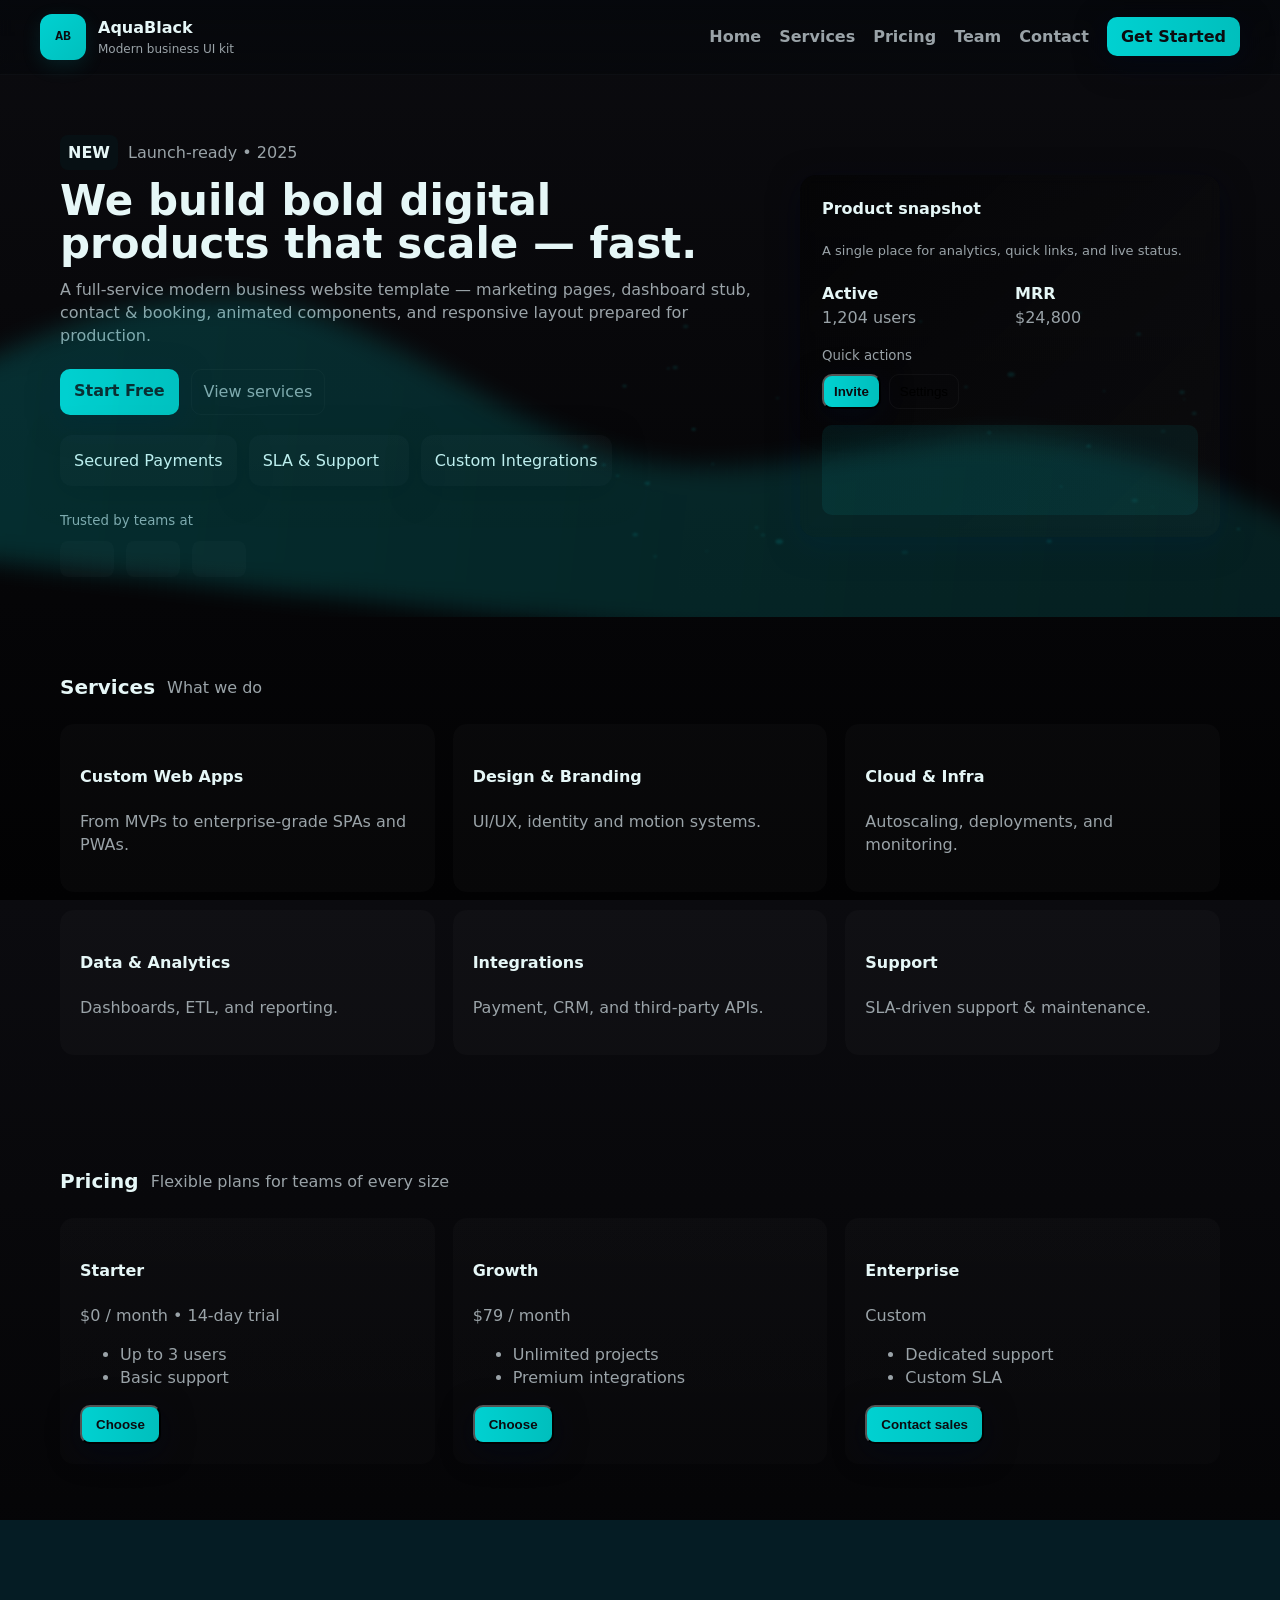
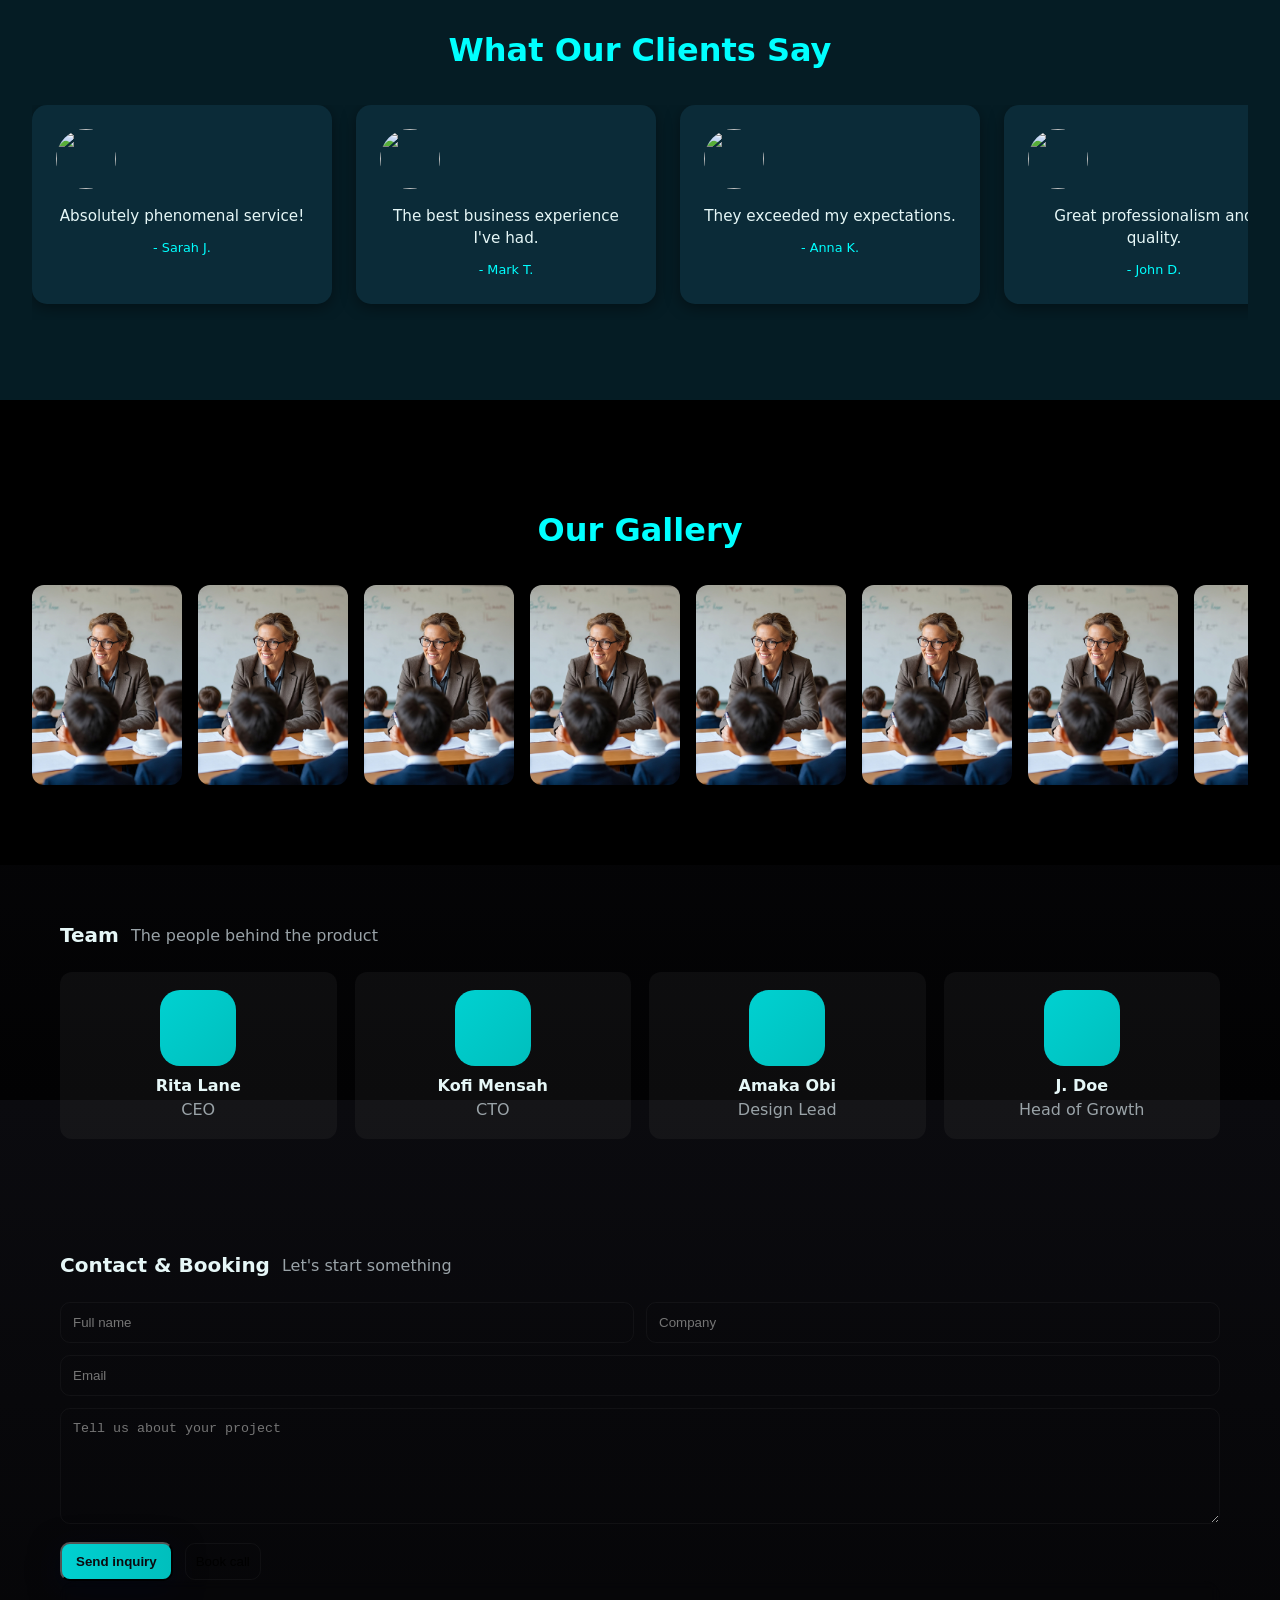
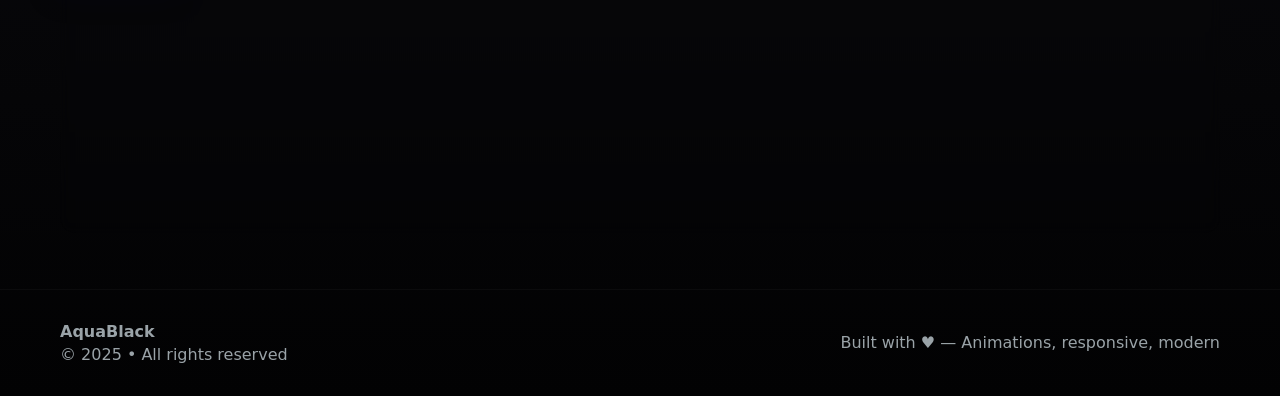
==== aqua_greenbii.html @ db2ff8c7 "..." ====
<!doctype html>

<html lang="en">
<head>
  <meta charset="utf-8" />
  <meta name="viewport" content="width=device-width,initial-scale=1" />
  <title>AquaBlack • Modern Business</title>
  <meta name="description" content="A modern, responsive business website template with aqua + black theme — animations, waves, particles, components, and responsiveness." />
  <style>
    /* --------------------
       Theme variables
       -------------------- */
    :root{
      --aqua:#00d1d1;
      --aqua-2:#00bfbd;
      --black:#0b0b0f;
      --muted:#9aa3a8;
      --glass: rgba(255,255,255,0.04);
      --card: rgba(255,255,255,0.02);
      --glass-2: rgba(0,0,0,0.35);
      --radius:14px;
      --shadow: 0 8px 30px rgba(2,6,23,0.6);
      --max-width:1200px;
      font-family: Inter, ui-sans-serif, system-ui, -apple-system, 'Segoe UI', Roboto, 'Helvetica Neue', Arial;
    }/* --------------------
   Reset + base
   -------------------- */
*{box-sizing:border-box}
html,body{height:100%}
body{
  margin:0;
  background:linear-gradient(180deg,var(--black) 0%, #020203 100%);
  color: #e6f7f7;
  -webkit-font-smoothing:antialiased;
  -moz-osx-font-smoothing:grayscale;
  line-height:1.45;
  padding-bottom:60px;
}

a{color:inherit;text-decoration:none}
img{max-width:100%;display:block}

.container{max-width:var(--max-width);margin:0 auto;padding:0 20px}

/* --------------------
   NAV
   -------------------- */
header{position:sticky;top:0;z-index:60;backdrop-filter: blur(6px);background:linear-gradient(180deg, rgba(3,6,10,0.6), rgba(3,6,10,0.4));border-bottom:1px solid rgba(255,255,255,0.03)}
.nav{display:flex;align-items:center;justify-content:space-between;padding:14px 0}
.brand{display:flex;gap:12px;align-items:center}
.logo{width:46px;height:46px;border-radius:12px;background:linear-gradient(135deg,var(--aqua),var(--aqua-2));display:flex;align-items:center;justify-content:center;color:var(--black);font-weight:800;box-shadow:0 6px 20px rgba(0,209,209,0.12);font-family:monospace}
.brand h1{font-size:18px;margin:0}
nav ul{display:flex;gap:18px;list-style:none;margin:0;padding:0;align-items:center}
nav li{font-weight:600;color:var(--muted)}
.cta{padding:10px 14px;border-radius:10px;background:linear-gradient(90deg,var(--aqua),var(--aqua-2));color:var(--black);font-weight:700;box-shadow:var(--shadow)}

.hamburger{display:none;border:0;background:none;color:var(--aqua);font-size:22px}

/* --------------------
   HERO
   -------------------- */
.hero{position:relative;padding:60px 0 40px;overflow:hidden}
.hero-grid{display:grid;grid-template-columns:1fr 420px;gap:40px;align-items:center}
.hero h2{font-size:42px;margin:0 0 12px;line-height:1.02}
.hero p{color:var(--muted);margin:0 0 22px}
.hero .btns{display:flex;gap:12px}
.feature-cards{display:flex;gap:12px;margin-top:18px;flex-wrap:wrap}
.card{background:linear-gradient(180deg, rgba(255,255,255,0.02), rgba(255,255,255,0.01));padding:14px;border-radius:12px;box-shadow:0 6px 30px rgba(0,0,0,0.6);min-width:160px}

/* SVG waves */
.waves{position:absolute;right: -10%;bottom: -2%;width:120%;height:420px;opacity:0.22;filter:blur(12px);transform:rotate(6deg)}

/* right column card */
.card-pro{padding:22px;border-radius:16px;background:linear-gradient(135deg, rgba(0,0,0,0.45), rgba(255,255,255,0.02));backdrop-filter: blur(6px);box-shadow:var(--shadow)}

/* --------------------
   SECTIONS
   -------------------- */
section{padding:56px 0}
.section-title{display:flex;align-items:center;gap:12px;margin-bottom:22px}
.section-title h3{margin:0;font-size:20px}

/* services grid */
.services{display:grid;grid-template-columns:repeat(3,1fr);gap:18px}
.service{background:var(--card);padding:20px;border-radius:14px;transition:transform .36s cubic-bezier(.2,.9,.3,1), box-shadow .36s}
.service:hover{transform:translateY(-8px);box-shadow:0 20px 40px rgba(0,0,0,0.6)}

/* pricing */
.pricing{display:flex;gap:18px;flex-wrap:wrap}
.price{flex:1;min-width:220px;padding:20px;border-radius:14px;background:linear-gradient(180deg, rgba(255,255,255,0.02), rgba(255,255,255,0.01));}

/* testimonials 
.testimonials{display:flex;gap:18px;overflow:auto;padding-bottom:8px}
.testimonials .t{min-width:280px;padding:18px;border-radius:12px;background:linear-gradient(180deg, rgba(0,0,0,0.35), rgba(255,255,255,0.01));} */


/** Added */

.testimonials {
  padding: 5rem 2rem;
  background-color: #051c24;
  text-align: center;
}
.testimonials h2 {
  font-size: 2rem;
  color: #00ffff;
  margin-bottom: 2rem;
}
.testimonial-wrapper {
  display: flex;
  gap: 1.5rem;
  overflow-x: auto;
  scroll-snap-type: x mandatory;
  -webkit-overflow-scrolling: touch;
  padding-bottom: 1rem;
}
.testimonial-wrapper::-webkit-scrollbar {
  display: none;
}
.testimonial {
  flex: 0 0 300px;
  scroll-snap-align: start;
  background: #0b2b38;
  border-radius: 15px;
  padding: 1.5rem;
  box-shadow: 0 4px 15px rgba(0, 0, 0, 0.4);
  transition: transform 0.3s ease;
}
.testimonial:hover {
  transform: scale(1.05);
}
.testimonial img {
  width: 60px;
  height: 60px;
  border-radius: 50%;
  margin-bottom: 1rem;
}
.testimonial p {
  font-size: 0.95rem;
  margin-bottom: 0.5rem;
}
.testimonial span {
  font-size: 0.8rem;
  color: #00ffff;
}

/* Gallery Section */
.gallery {
  padding: 5rem 2rem;
  background-color: #000;
  text-align: center;
}
.gallery h2 {
  font-size: 2rem;
  color: #00ffff;
  margin-bottom: 2rem;
}
.gallery-container {
  display: flex;
  gap: 1rem;
  overflow: hidden;
  position: relative;
}
.gallery-track {
  display: flex;
  animation: scrollGallery 25s linear infinite;
  gap: 1rem;
}
.gallery img {
  width: 300px;
  height: 200px;
  object-fit: cover;
  border-radius: 12px;
  box-shadow: 0 4px 15px rgba(0, 0, 0, 0.6);
}

@keyframes scrollGallery {
  0% { transform: translateX(0); }
  100% { transform: translateX(-50%); }
}

/* Responsive */
@media (max-width: 768px) {
  .testimonial {
    flex: 0 0 80%;
  }
  .gallery img {
    width: 200px;
    height: 350px;
  }
}

/** Added */

/* team */
.team{display:grid;grid-template-columns:repeat(4,1fr);gap:18px}
.member{padding:18px;border-radius:12px;background:var(--glass);text-align:center}

/* footer */
footer{padding:30px 0;color:var(--muted);border-top:1px solid rgba(255,255,255,0.03);}

/* small screens */
@media (max-width:980px){
  .hero-grid{grid-template-columns:1fr;}
  nav ul{display:none}
  .hamburger{display:block}
  .services{grid-template-columns:repeat(2,1fr)}
  .team{grid-template-columns:repeat(2,1fr)}
}
@media (max-width:560px){
  .services{grid-template-columns:1fr}
  .team{grid-template-columns:1fr}
  .logo{width:40px;height:40px}
  .hero h2{font-size:28px}
}

/* --------------------
   MICRO-INTERACTIONS & ANIMATIONS
   -------------------- */
.reveal{opacity:0;transform:translateY(18px);transition:opacity .6s ease, transform .6s ease}
.reveal.visible{opacity:1;transform:translateY(0)}

.spark{position:absolute;pointer-events:none;filter:blur(1px);mix-blend-mode:screen}

/* form styles */
.form-row{display:flex;gap:12px}
.input,textarea{width:100%;padding:12px;border-radius:10px;border:1px solid rgba(255,255,255,0.04);background:transparent;color:inherit}

/* tiny helpers */
.muted{color:var(--muted)}
.kbd{background:#071014;padding:6px 8px;border-radius:8px;font-weight:700}

  </style>
</head>
<body>
  <header>
    <div class="container nav">
      <div class="brand">
        <div class="logo">AB</div>
        <div>
          <h1 style="font-size:16px;margin-bottom:2px">AquaBlack</h1>
          <div class="muted" style="font-size:12px">Modern business UI kit</div>
        </div>
      </div><nav>
    <ul>
      <li><a href="#home">Home</a></li>
      <li><a href="#services">Services</a></li>
      <li><a href="#pricing">Pricing</a></li>
      <li><a href="#team">Team</a></li>
      <li><a href="#contact">Contact</a></li>
      <li><a class="cta" href="#get">Get Started</a></li>
    </ul>
  </nav>

  <button class="hamburger" aria-label="Open menu" id="menuBtn">☰</button>
</div>

  </header>  <main>
    <!-- HERO -->
    <section id="home" class="hero">
      <div class="container hero-grid">
        <div>
          <div style="display:flex;gap:10px;align-items:center;margin-bottom:10px">
            <div class="kbd">NEW</div>
            <div class="muted">Launch-ready • 2025</div>
          </div>
          <h2 class="reveal">We build bold digital products that scale — fast.</h2>
          <p class="muted reveal">A full-service modern business website template — marketing pages, dashboard stub, contact & booking, animated components, and responsive layout prepared for production.</p><div class="btns reveal" style="margin-top:12px">
        <a class="cta" href="#get">Start Free</a>
        <a class="muted" href="#services" style="padding:10px 12px;border-radius:10px;border:1px solid rgba(255,255,255,0.03);">View services</a>
      </div>

      <div class="feature-cards reveal" style="margin-top:20px">
        <div class="card">Secured Payments</div>
        <div class="card">SLA & Support</div>
        <div class="card">Custom Integrations</div>
      </div>

      <div style="margin-top:22px" class="reveal">
        <small class="muted">Trusted by teams at</small>
        <div style="display:flex;gap:12px;margin-top:10px;align-items:center">
          <div style="width:54px;height:36px;background:rgba(255,255,255,0.02);border-radius:8px"></div>
          <div style="width:54px;height:36px;background:rgba(255,255,255,0.02);border-radius:8px"></div>
          <div style="width:54px;height:36px;background:rgba(255,255,255,0.02);border-radius:8px"></div>
        </div>
      </div>
    </div>

    <div class="card-pro reveal" aria-hidden="false">
      <h4 style="margin-top:0">Product snapshot</h4>
      <p class="muted" style="font-size:13px">A single place for analytics, quick links, and live status.</p>
      <div style="display:flex;gap:10px;margin-top:12px">
        <div style="flex:1">
          <strong>Active</strong>
          <div class="muted">1,204 users</div>
        </div>
        <div style="flex:1">
          <strong>MRR</strong>
          <div class="muted">$24,800</div>
        </div>
      </div>

      <div style="margin-top:14px">
        <small class="muted">Quick actions</small>
        <div style="display:flex;gap:8px;margin-top:8px">
          <button class="cta" style="padding:8px 10px">Invite</button>
          <button style="padding:8px 10px;border-radius:10px;background:transparent;border:1px solid rgba(255,255,255,0.04)">Settings</button>
        </div>
      </div>

      <div style="margin-top:16px">
        <div style="height:90px;border-radius:10px;background:linear-gradient(90deg,var(--aqua),var(--aqua-2));opacity:0.08"></div>
      </div>
    </div>
  </div>

  <!-- decorative waves -->
  <svg class="waves" viewBox="0 0 1440 320" preserveAspectRatio="none" aria-hidden>
    <defs>
      <linearGradient id="g1" x1="0" x2="1">
        <stop offset="0%" stop-color="var(--aqua)" stop-opacity="0.9"/>
        <stop offset="100%" stop-color="var(--aqua-2)" stop-opacity="0.6"/>
      </linearGradient>
    </defs>
    <path fill="url(#g1)" d="M0,224L60,192C120,160,240,96,360,101.3C480,107,600,181,720,192C840,203,960,149,1080,144C1200,139,1320,181,1380,202.7L1440,224L1440,320L1380,320C1320,320,1200,320,1080,320C960,320,840,320,720,320C600,320,480,320,360,320C240,320,120,320,60,320L0,320Z"></path>
  </svg>

  <!-- particle canvas for sparks -->
  <canvas id="particleCanvas" class="spark" width="800" height="400" style="right:0;bottom:0;position:absolute;pointer-events:none;mix-blend-mode:screen;opacity:0.9"></canvas>
</section>

<!-- SERVICES -->
<section id="services">
  <div class="container">
    <div class="section-title"><h3>Services</h3><div class="muted">What we do</div></div>
    <div class="services">
      <div class="service reveal">
        <h4>Custom Web Apps</h4>
        <p class="muted">From MVPs to enterprise-grade SPAs and PWAs.</p>
      </div>
      <div class="service reveal">
        <h4>Design & Branding</h4>
        <p class="muted">UI/UX, identity and motion systems.</p>
      </div>
      <div class="service reveal">
        <h4>Cloud & Infra</h4>
        <p class="muted">Autoscaling, deployments, and monitoring.</p>
      </div>
      <div class="service reveal">
        <h4>Data & Analytics</h4>
        <p class="muted">Dashboards, ETL, and reporting.</p>
      </div>
      <div class="service reveal">
        <h4>Integrations</h4>
        <p class="muted">Payment, CRM, and third-party APIs.</p>
      </div>
      <div class="service reveal">
        <h4>Support</h4>
        <p class="muted">SLA-driven support & maintenance.</p>
      </div>
    </div>
  </div>
</section>

<!-- PRICING -->
<section id="pricing">
  <div class="container">
    <div class="section-title"><h3>Pricing</h3><div class="muted">Flexible plans for teams of every size</div></div>
    <div class="pricing">
      <div class="price reveal">
        <h4>Starter</h4>
        <div class="muted">$0 / month • 14-day trial</div>
        <ul class="muted">
          <li>Up to 3 users</li>
          <li>Basic support</li>
        </ul>
        <div style="margin-top:12px"><button class="cta">Choose</button></div>
      </div>

      <div class="price reveal">
        <h4>Growth</h4>
        <div class="muted">$79 / month</div>
        <ul class="muted">
          <li>Unlimited projects</li>
          <li>Premium integrations</li>
        </ul>
        <div style="margin-top:12px"><button class="cta">Choose</button></div>
      </div>

      <div class="price reveal">
        <h4>Enterprise</h4>
        <div class="muted">Custom</div>
        <ul class="muted">
          <li>Dedicated support</li>
          <li>Custom SLA</li>
        </ul>
        <div style="margin-top:12px"><button class="cta">Contact sales</button></div>
      </div>
    </div>
  </div>
</section>

<!-- TESTIMONIALS
<section id="testi">
  <div class="container">
    <div class="section-title"><h3>Testimonials</h3><div class="muted">Kind words from clients</div></div>
    <div class="testimonials">
      <div class="t reveal">
        <strong>Acme Co.</strong>
        <p class="muted">"They shipped our product in 6 weeks. Solid team."</p>
      </div>
      <div class="t reveal">
        <strong>Lyra</strong>
        <p class="muted">"Beautiful design and smooth deployment."</p>
      </div>
      <div class="t reveal">
        <strong>Nimbus</strong>
        <p class="muted">"Reliable support and transparent pricing."</p>
      </div>
    </div>
  </div>
</section> -->

<!-- Testimonials Section -->
<section class="testimonials">
    <h2>What Our Clients Say</h2>
    <div class="testimonial-wrapper">
      <div class="testimonial"><img src="https://randomuser.me/api/portraits/women/1.jpg" alt=""><p>Absolutely phenomenal service!</p><span>- Sarah J.</span></div>
      <div class="testimonial"><img src="https://randomuser.me/api/portraits/men/2.jpg" alt=""><p>The best business experience I've had.</p><span>- Mark T.</span></div>
      <div class="testimonial"><img src="https://randomuser.me/api/portraits/women/3.jpg" alt=""><p>They exceeded my expectations.</p><span>- Anna K.</span></div>
      <div class="testimonial"><img src="https://randomuser.me/api/portraits/men/4.jpg" alt=""><p>Great professionalism and quality.</p><span>- John D.</span></div>
      <div class="testimonial"><img src="https://randomuser.me/api/portraits/women/5.jpg" alt=""><p>Highly recommended for everyone.</p><span>- Lisa W.</span></div>
      <div class="testimonial"><img src="https://randomuser.me/api/portraits/men/6.jpg" alt=""><p>Fantastic results and quick delivery.</p><span>- Mike B.</span></div>
      <div class="testimonial"><img src="https://randomuser.me/api/portraits/women/7.jpg" alt=""><p>My go-to company from now on.</p><span>- Emily C.</span></div>
      <div class="testimonial"><img src="https://randomuser.me/api/portraits/men/8.jpg" alt=""><p>They made everything so simple.</p><span>- Daniel P.</span></div>
      <div class="testimonial"><img src="https://randomuser.me/api/portraits/women/9.jpg" alt=""><p>Incredible value for the price.</p><span>- Rachel F.</span></div>
      <div class="testimonial"><img src="https://randomuser.me/api/portraits/men/10.jpg" alt=""><p>Fast, reliable, and trustworthy.</p><span>- Chris M.</span></div>
    </div>
  </section>
  <!-- Gallery Section -->
  <section class="gallery">
    <h2>Our Gallery</h2>
    <div class="gallery-container">
      <div class="gallery-track">
        <img src="images/img_1.jpg" alt="Gallery 1">
        <img src="images/img_1.jpg" alt="Gallery 2">
        <img src="images/img_1.jpg" alt="Gallery 3">
        <img src="images/img_1.jpg" alt="Gallery 4">
        <img src="images/img_1.jpg" alt="Gallery 5">
        <img src="images/img_1.jpg" alt="Gallery 6">
        <img src="images/img_1.jpg" alt="Gallery 7">
        <img src="images/img_1.jpg" alt="Gallery 8">
        <img src="images/img_1.jpg" alt="Gallery 9">
        <img src="images/img_1.jpg" alt="Gallery 10">
        <img src="images/img_1.jpg" alt="Gallery 11">
        <img src="images/img_1.jpg" alt="Gallery 12">
      </div>
    </div>
  </section>

<!-- TEAM -->
<section id="team">
  <div class="container">
    <div class="section-title"><h3>Team</h3><div class="muted">The people behind the product</div></div>
    <div class="team">
      <div class="member reveal">
        <div style="width:76px;height:76px;border-radius:20px;background:linear-gradient(135deg,var(--aqua),var(--aqua-2));margin:0 auto 8px"></div>
        <strong>Rita Lane</strong>
        <div class="muted">CEO</div>
      </div>

      <div class="member reveal">
        <div style="width:76px;height:76px;border-radius:20px;background:linear-gradient(135deg,var(--aqua),var(--aqua-2));margin:0 auto 8px"></div>
        <strong>Kofi Mensah</strong>
        <div class="muted">CTO</div>
      </div>

      <div class="member reveal">
        <div style="width:76px;height:76px;border-radius:20px;background:linear-gradient(135deg,var(--aqua),var(--aqua-2));margin:0 auto 8px"></div>
        <strong>Amaka Obi</strong>
        <div class="muted">Design Lead</div>
      </div>

      <div class="member reveal">
        <div style="width:76px;height:76px;border-radius:20px;background:linear-gradient(135deg,var(--aqua),var(--aqua-2));margin:0 auto 8px"></div>
        <strong>J. Doe</strong>
        <div class="muted">Head of Growth</div>
      </div>
    </div>
  </div>
</section>

<!-- CONTACT / BOOKING (with modal demo) -->
<section id="contact">
  <div class="container">
    <div class="section-title"><h3>Contact & Booking</h3><div class="muted">Let's start something</div></div>

    <div>
      <form id="contactForm" class="reveal" onsubmit="return false;">
        <div class="form-row">
          <input required class="input" placeholder="Full name" name="name" />
          <input required class="input" placeholder="Company" name="company" />
        </div>
        <div style="margin-top:12px">
          <input required class="input" placeholder="Email" name="email" />
        </div>
        <div style="margin-top:12px">
          <textarea required class="input" rows="6" placeholder="Tell us about your project" name="message"></textarea>
        </div>
        <div style="margin-top:12px;display:flex;gap:12px;align-items:center">
          <button class="cta">Send inquiry</button>
          <button type="button" id="bookBtn" style="padding:10px;border-radius:10px;background:transparent;border:1px solid rgba(255,255,255,0.04)">Book call</button>
        </div>
      </form>

      <aside class="card-pro reveal">
        <h4>Office</h4>
        <div class="muted">Remote-first • Available GMT+1</div>
        <div style="margin-top:12px">
          <strong>Support</strong>
          <div class="muted">support@aquablack.example</div>
        </div>

        <div style="margin-top:14px">
          <small class="muted">Office hours</small>
          <div class="muted">Mon — Fri, 9am — 5pm</div>
        </div>
      </aside>
    </div>
  </div>
</section>

<!-- FOOTER -->
<footer>
  <div class="container" style="display:flex;justify-content:space-between;align-items:center;flex-wrap:wrap;gap:12px">
    <div>
      <strong>AquaBlack</strong>
      <div class="muted">© 2025 • All rights reserved</div>
    </div>
    <div class="muted">Built with ♥ — Animations, responsive, modern</div>
  </div>
</footer>

  </main>  <!-- Modal (booking) -->  <div id="modal" role="dialog" aria-modal="true" style="position:fixed;inset:0;display:none;align-items:center;justify-content:center;z-index:80">
    <div style="position:absolute;inset:0;background:linear-gradient(180deg, rgba(0,0,0,0.6), rgba(0,0,0,0.7));backdrop-filter:blur(4px)"></div>
    <div style="position:relative;max-width:720px;width:94%;padding:22px;border-radius:16px;background:linear-gradient(180deg, rgba(10,10,10,0.92), rgba(7,8,10,0.95));box-shadow:var(--shadow)">
      <button id="closeModal" style="position:absolute;right:14px;top:14px;background:transparent;border:0;color:var(--muted);font-size:18px">✕</button>
      <h3>Schedule a call</h3>
      <p class="muted">Pick a time that suits you. (Demo: schedule not functional — replace with Calendly or your calendar link)</p>
      <div style="display:flex;gap:10px;margin-top:12px;flex-wrap:wrap">
        <button class="cta">Mon 10:00</button>
        <button class="cta">Tue 14:00</button>
        <button class="cta">Wed 16:00</button>
      </div>
    </div>
  </div>  <script>
    // --- small UI: reveal on scroll
    const revealEls = document.querySelectorAll('.reveal');
    const io = new IntersectionObserver((entries)=>{
      entries.forEach(e=>{ if(e.isIntersecting) e.target.classList.add('visible') });
    },{threshold:0.12});
    revealEls.forEach(el=>io.observe(el));

    // --- mobile menu
    const menuBtn = document.getElementById('menuBtn');
    menuBtn.addEventListener('click', ()=>{
      const navUl = document.querySelector('nav ul');
      if(navUl.style.display==='flex') navUl.style.display='none'; else navUl.style.display='flex';
      navUl.style.flexDirection='column'; navUl.style.background='linear-gradient(180deg, rgba(5,5,5,0.9), rgba(0,0,0,0.85))'; navUl.style.position='absolute'; navUl.style.right='20px'; navUl.style.top='64px'; navUl.style.padding='12px'; navUl.style.borderRadius='12px';
    });

    // --- modal booking
    document.getElementById('bookBtn').addEventListener('click', ()=>{document.getElementById('modal').style.display='flex'});
    document.getElementById('closeModal').addEventListener('click', ()=>{document.getElementById('modal').style.display='none'});

    // --- simple particle sparks on hero (lightweight)
    const canvas = document.getElementById('particleCanvas');
    const ctx = canvas.getContext('2d');
    function resizeCanvas(){
      canvas.width = window.innerWidth*0.8; // keep it lighter
      canvas.height = 320;
      canvas.style.width = canvas.width+'px';
      canvas.style.height = canvas.height+'px';
      canvas.style.right = '0px';
    }
    resizeCanvas();
    window.addEventListener('resize', resizeCanvas);

    const particles = [];
    function rand(min,max){return Math.random()*(max-min)+min}
    function spawn(){
      particles.push({x:rand(canvas.width*0.3, canvas.width), y:rand(0, canvas.height*0.8), vx:rand(-0.3, -1.2), vy:rand(-0.1,0.6), size:rand(0.6,2.4), life:rand(60,200)})
      if(particles.length>260) particles.splice(0,20);
    }
    function step(){
      ctx.clearRect(0,0,canvas.width,canvas.height);
      if(Math.random()<0.7) spawn();
      for(let i=particles.length-1;i>=0;i--){
        const p = particles[i];
        p.x += p.vx; p.y += p.vy; p.life--;
        const alpha = Math.max(0, p.life/140);
        ctx.beginPath();
        ctx.fillStyle = `rgba(0,209,209,${0.08*alpha + 0.06})`;
        ctx.ellipse(p.x, p.y, p.size*1.6, p.size, 0, 0, Math.PI*2);
        ctx.fill();
        if(p.life<=0 || p.x< -50) particles.splice(i,1);
      }
      requestAnimationFrame(step);
    }
    step();

    // --- small keyboard shortcut for toggling theme-ish effect
    document.addEventListener('keydown',(e)=>{
      if(e.key==='k' && (e.ctrlKey||e.metaKey)){
        document.body.style.background = document.body.style.background.includes('#001') ? 'linear-gradient(180deg,var(--black) 0%, #020203 100%)' : 'linear-gradient(180deg,#001012 0%, #001219 100%)';
      }
    });

    // --- accessibility: reduce motion if user prefers
    const mq = window.matchMedia('(prefers-reduced-motion: reduce)');
    if(mq.matches){
      document.querySelectorAll('*').forEach(el=>el.style.transition='none');
      cancelAnimationFrame(step);
    }

    // --- showing tooltips & micro interactions
    document.querySelectorAll('.service').forEach(s=>{
      s.addEventListener('mouseenter', ()=>{s.style.transform='translateY(-6px) scale(1.01)'});
      s.addEventListener('mouseleave', ()=>{s.style.transform='translateY(0) scale(1)'});
    });

    // small helper: smooth anchor scroll
    document.querySelectorAll('a[href^="#"]').forEach(a=>{
      a.addEventListener('click', (ev)=>{
        const href = a.getAttribute('href');
        if(href.length>1){
          ev.preventDefault(); document.querySelector(href).scrollIntoView({behavior:'smooth'});
          // close mobile menu if open
          const navUl = document.querySelector('nav ul'); if(window.innerWidth<980) navUl.style.display='none';
        }
      })
    });

  </script></body>
</html>
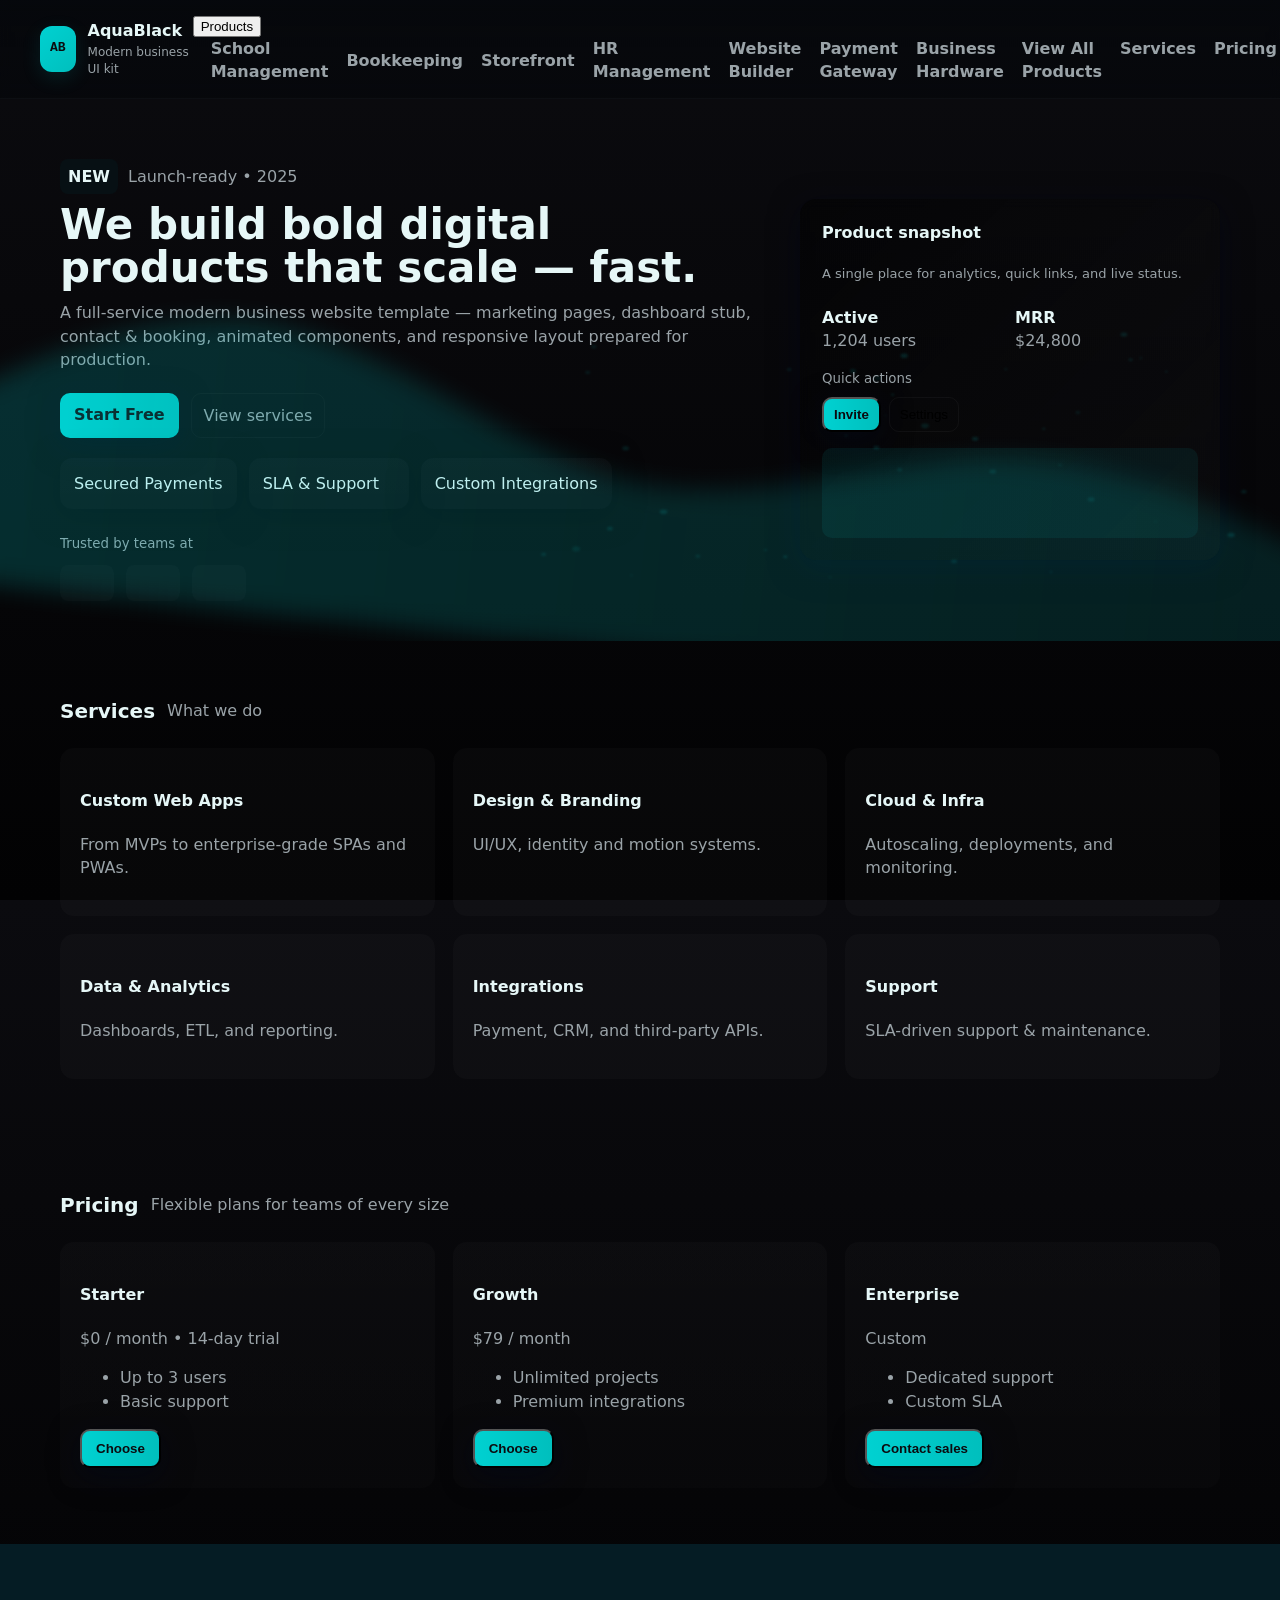
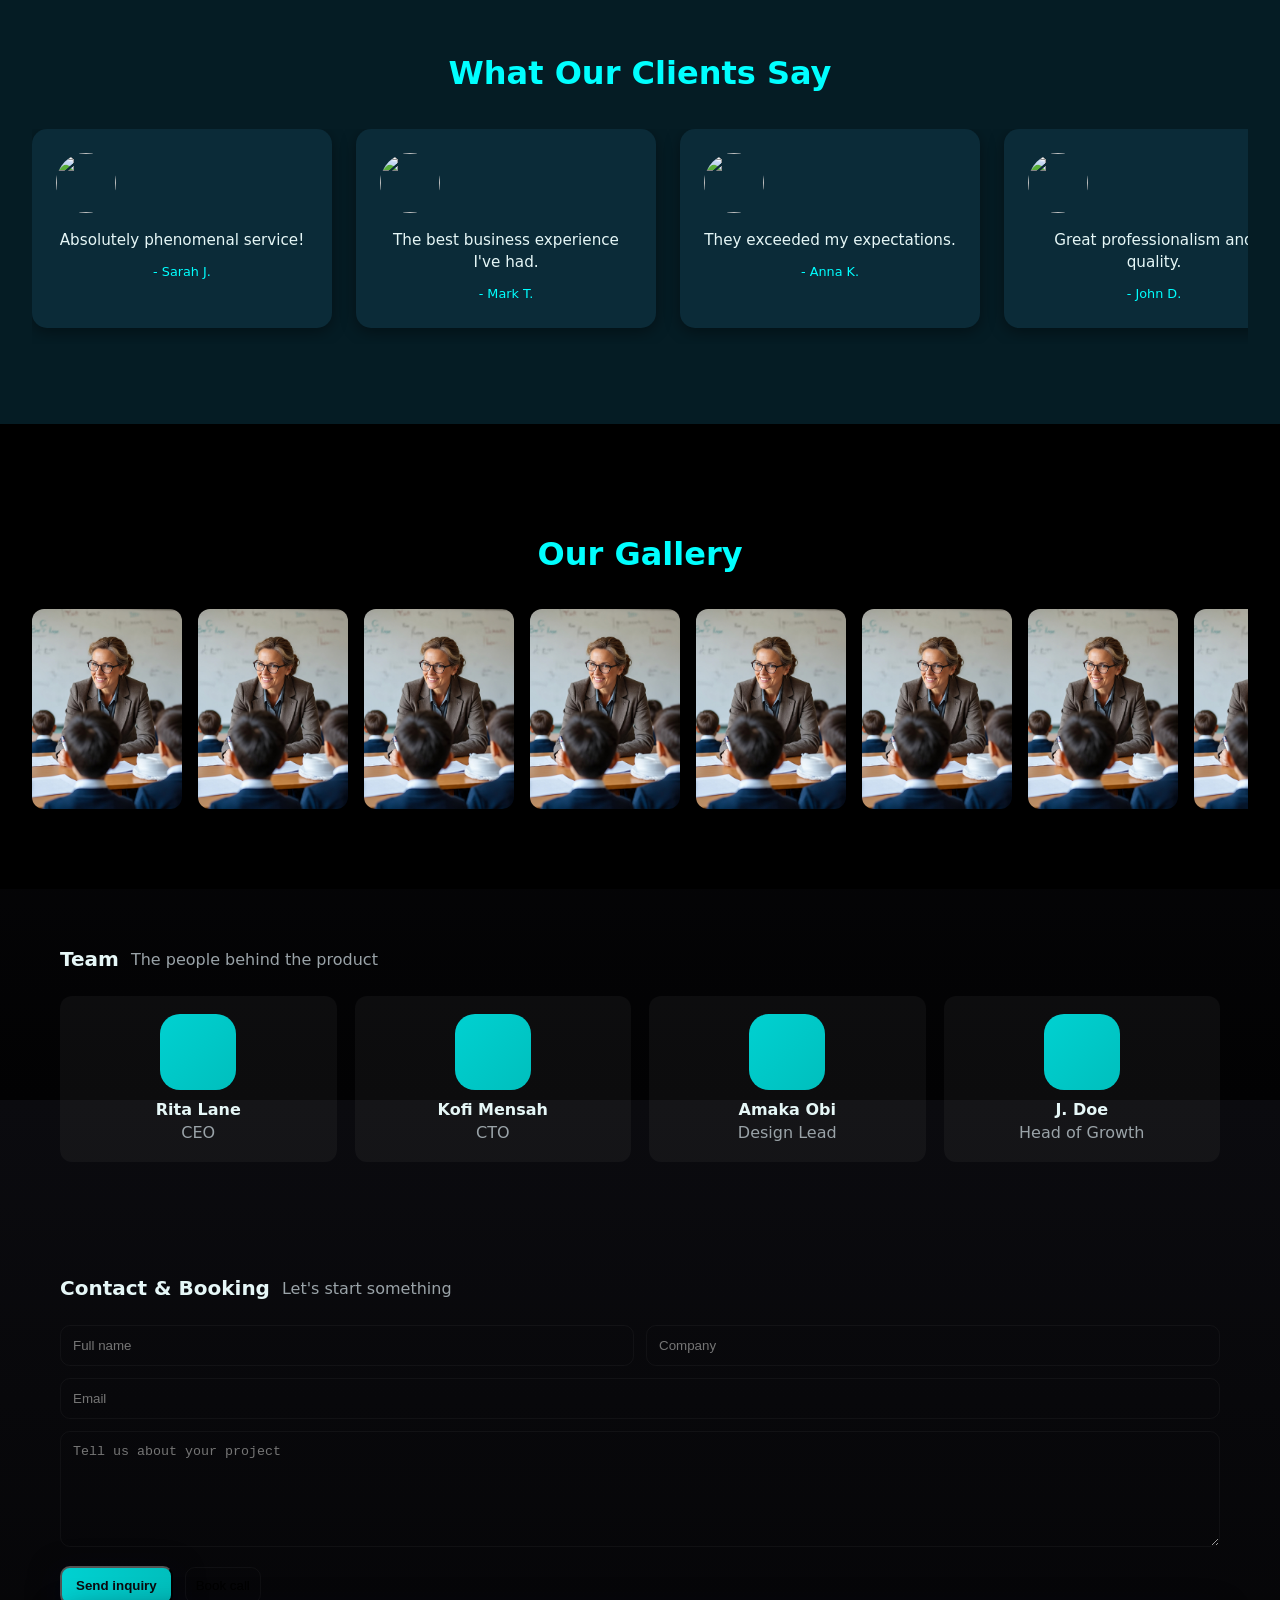
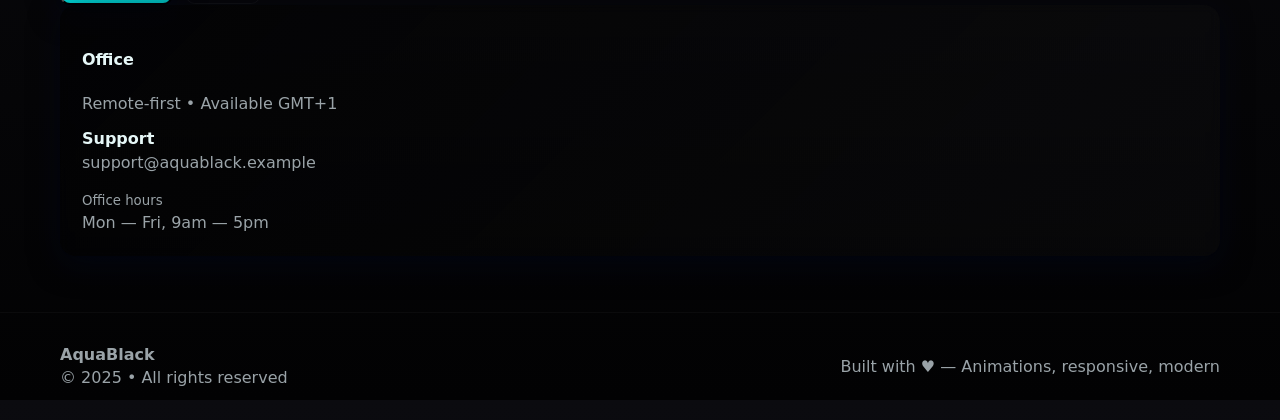
==== commit 8f064f6e: "..." ====
--- a/aqua_greenbii.html
+++ b/aqua_greenbii.html
@@ -243,7 +243,22 @@
         </div>
       </div><nav>
     <ul>
-      <li><a href="#home">Home</a></li>
+      <li><a href="#home">
+        <button class="drop-btn">
+            <span>Products</span>
+            <i class="fas fa-chevron-down"></i>
+          </button>
+          <ul class="dropdown-menu">
+            <li><a href="#"><i class="fas fa-school"></i>School Management</a></li>
+            <li><a href="#"><i class="fas fa-book-open"></i>Bookkeeping</a></li>
+            <li><a href="#"><i class="fas fa-store"></i>Storefront</a></li>
+            <li><a href="#"><i class="fas fa-users"></i>HR Management</a></li>
+            <li><a href="#"><i class="fas fa-globe"></i>Website Builder</a></li>
+            <li><a href="#"><i class="fas fa-puzzle-piece"></i>Payment Gateway</a></li>
+            <li><a href="#">Business Hardware <i class="fas fa-arrow-right"></i></a></li>
+            <li><a href="#">View All Products <i class="fas fa-arrow-right"></i></a></li>
+          </ul>
+      </a></li>
       <li><a href="#services">Services</a></li>
       <li><a href="#pricing">Pricing</a></li>
       <li><a href="#team">Team</a></li>
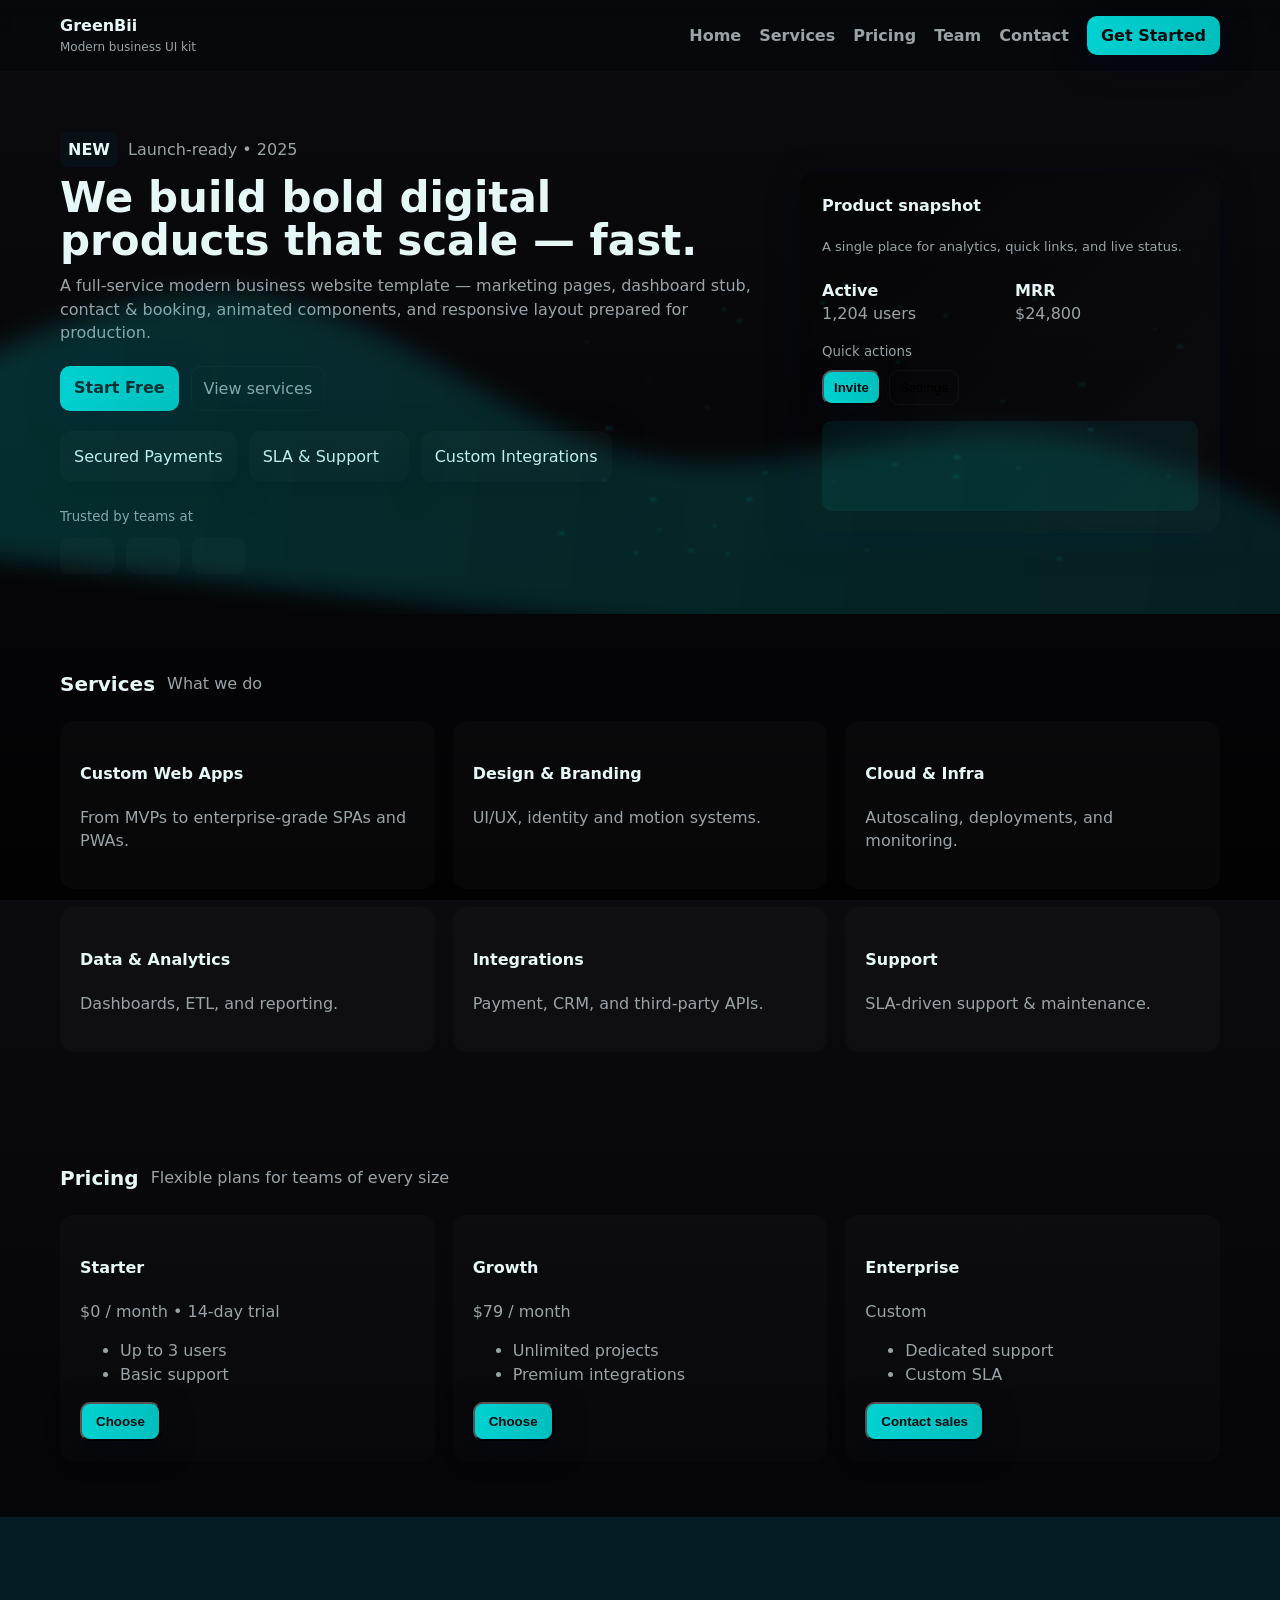
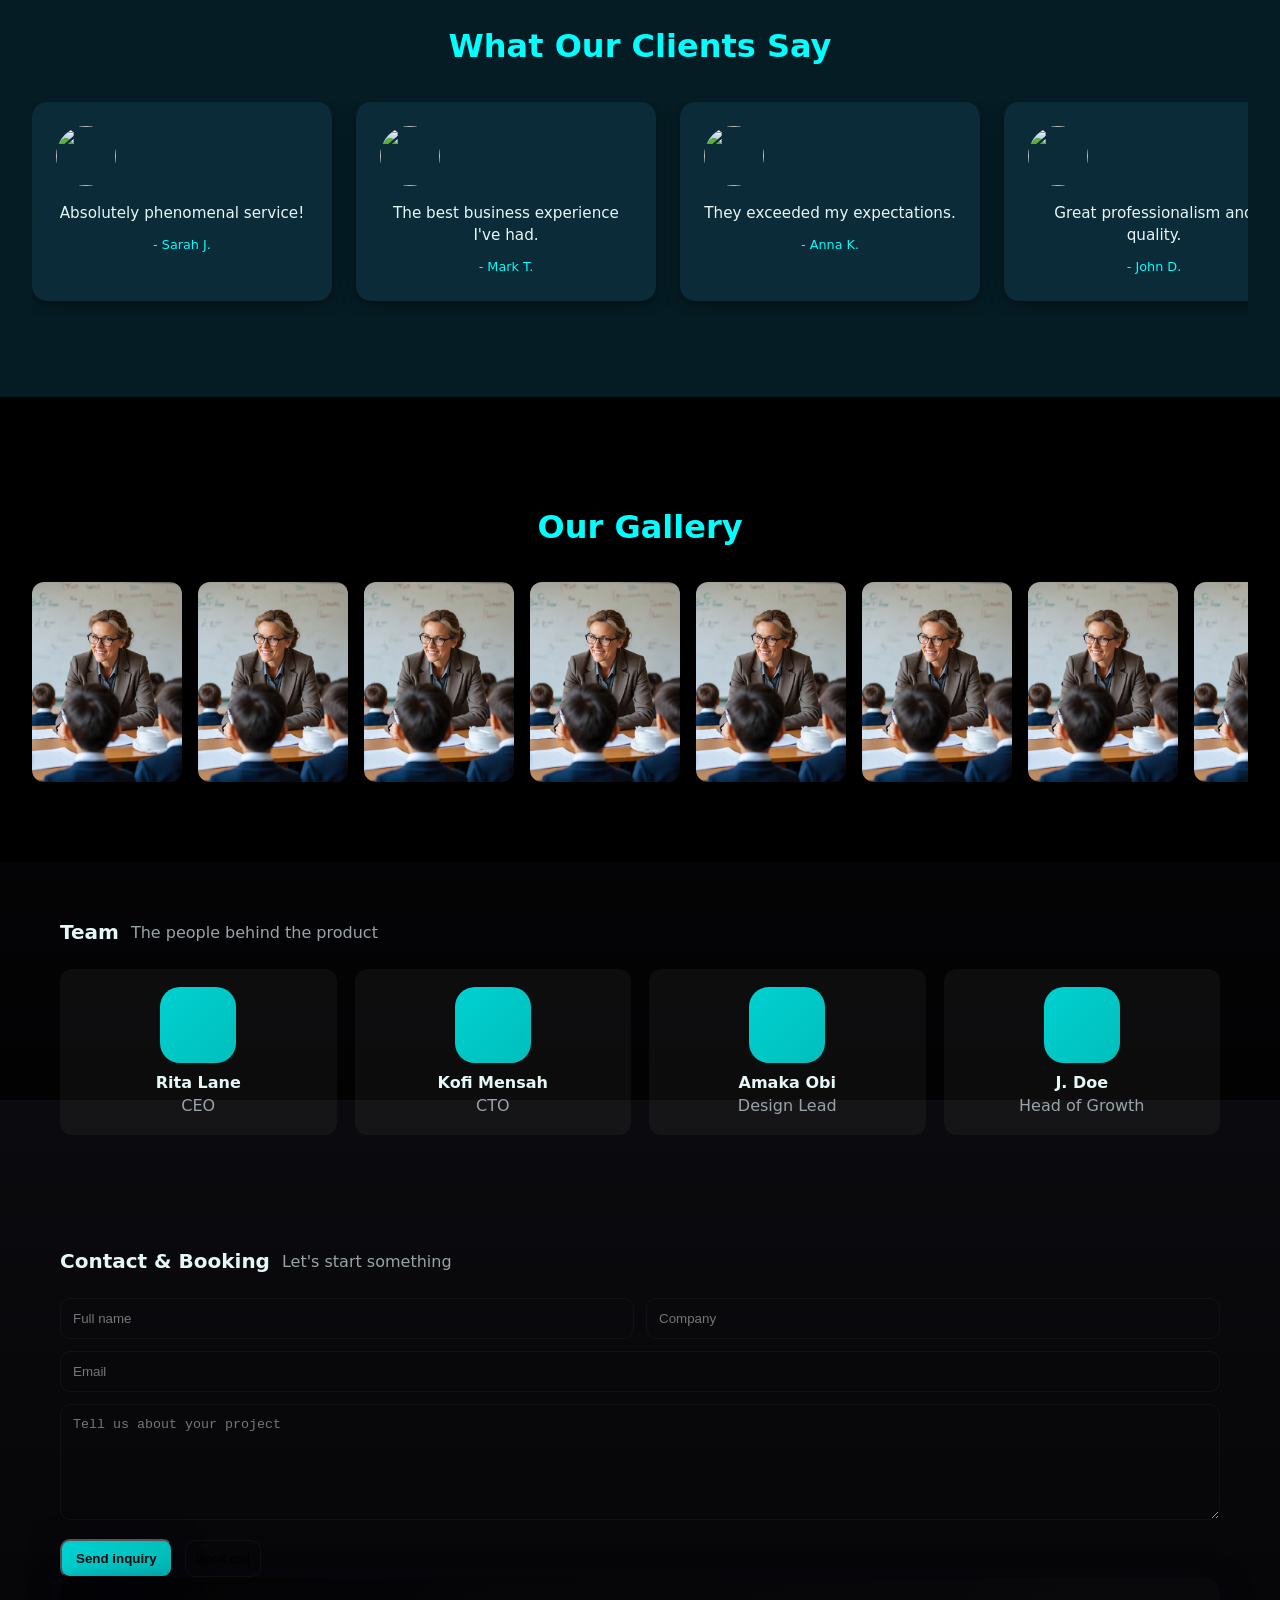
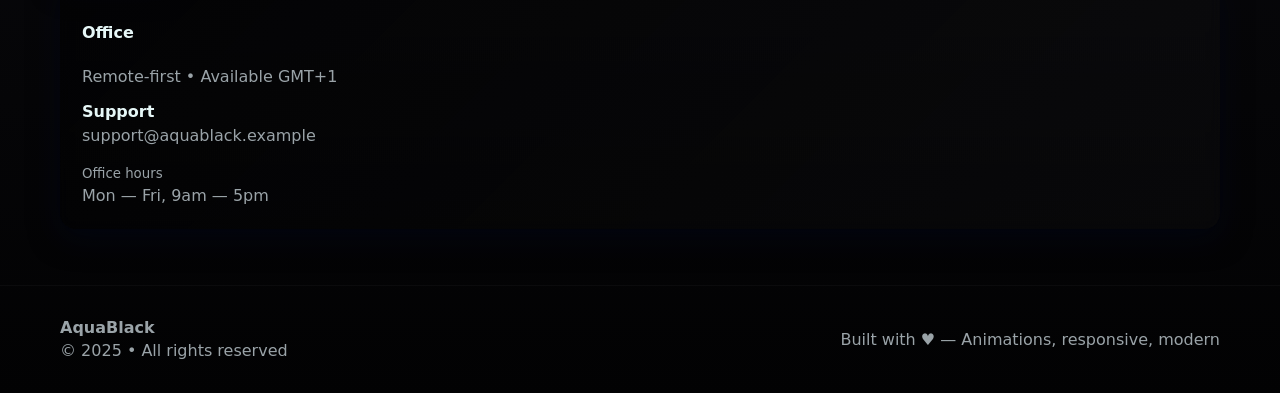
==== commit 217ec70a: "..." ====
--- a/aqua_greenbii.html
+++ b/aqua_greenbii.html
@@ -4,7 +4,7 @@
 <head>
   <meta charset="utf-8" />
   <meta name="viewport" content="width=device-width,initial-scale=1" />
-  <title>AquaBlack • Modern Business</title>
+  <title>AquaBlack • GreenBii</title>
   <meta name="description" content="A modern, responsive business website template with aqua + black theme — animations, waves, particles, components, and responsiveness." />
   <style>
     /* --------------------
@@ -46,7 +46,7 @@
    NAV
    -------------------- */
 header{position:sticky;top:0;z-index:60;backdrop-filter: blur(6px);background:linear-gradient(180deg, rgba(3,6,10,0.6), rgba(3,6,10,0.4));border-bottom:1px solid rgba(255,255,255,0.03)}
-.nav{display:flex;align-items:center;justify-content:space-between;padding:14px 0}
+.nav{display:flex;align-items:center;justify-content:space-between;padding:14px 20px}
 .brand{display:flex;gap:12px;align-items:center}
 .logo{width:46px;height:46px;border-radius:12px;background:linear-gradient(135deg,var(--aqua),var(--aqua-2));display:flex;align-items:center;justify-content:center;color:var(--black);font-weight:800;box-shadow:0 6px 20px rgba(0,209,209,0.12);font-family:monospace}
 .brand h1{font-size:18px;margin:0}
@@ -236,29 +236,14 @@
   <header>
     <div class="container nav">
       <div class="brand">
-        <div class="logo">AB</div>
+        <!-- <div class="logo">GB</div> -->
         <div>
-          <h1 style="font-size:16px;margin-bottom:2px">AquaBlack</h1>
+          <h1 style="font-size:16px;margin-bottom:2px">GreenBii</h1>
           <div class="muted" style="font-size:12px">Modern business UI kit</div>
         </div>
       </div><nav>
     <ul>
-      <li><a href="#home">
-        <button class="drop-btn">
-            <span>Products</span>
-            <i class="fas fa-chevron-down"></i>
-          </button>
-          <ul class="dropdown-menu">
-            <li><a href="#"><i class="fas fa-school"></i>School Management</a></li>
-            <li><a href="#"><i class="fas fa-book-open"></i>Bookkeeping</a></li>
-            <li><a href="#"><i class="fas fa-store"></i>Storefront</a></li>
-            <li><a href="#"><i class="fas fa-users"></i>HR Management</a></li>
-            <li><a href="#"><i class="fas fa-globe"></i>Website Builder</a></li>
-            <li><a href="#"><i class="fas fa-puzzle-piece"></i>Payment Gateway</a></li>
-            <li><a href="#">Business Hardware <i class="fas fa-arrow-right"></i></a></li>
-            <li><a href="#">View All Products <i class="fas fa-arrow-right"></i></a></li>
-          </ul>
-      </a></li>
+      <li><a href="#home">Home</a></li>
       <li><a href="#services">Services</a></li>
       <li><a href="#pricing">Pricing</a></li>
       <li><a href="#team">Team</a></li>
@@ -568,7 +553,9 @@
         <button class="cta">Wed 16:00</button>
       </div>
     </div>
-  </div>  <script>
+  </div>
+  
+  <script>
     // --- small UI: reveal on scroll
     const revealEls = document.querySelectorAll('.reveal');
     const io = new IntersectionObserver((entries)=>{
@@ -656,5 +643,7 @@
       })
     });
 
-  </script></body>
+  </script>
+  
+ </body>
 </html>
